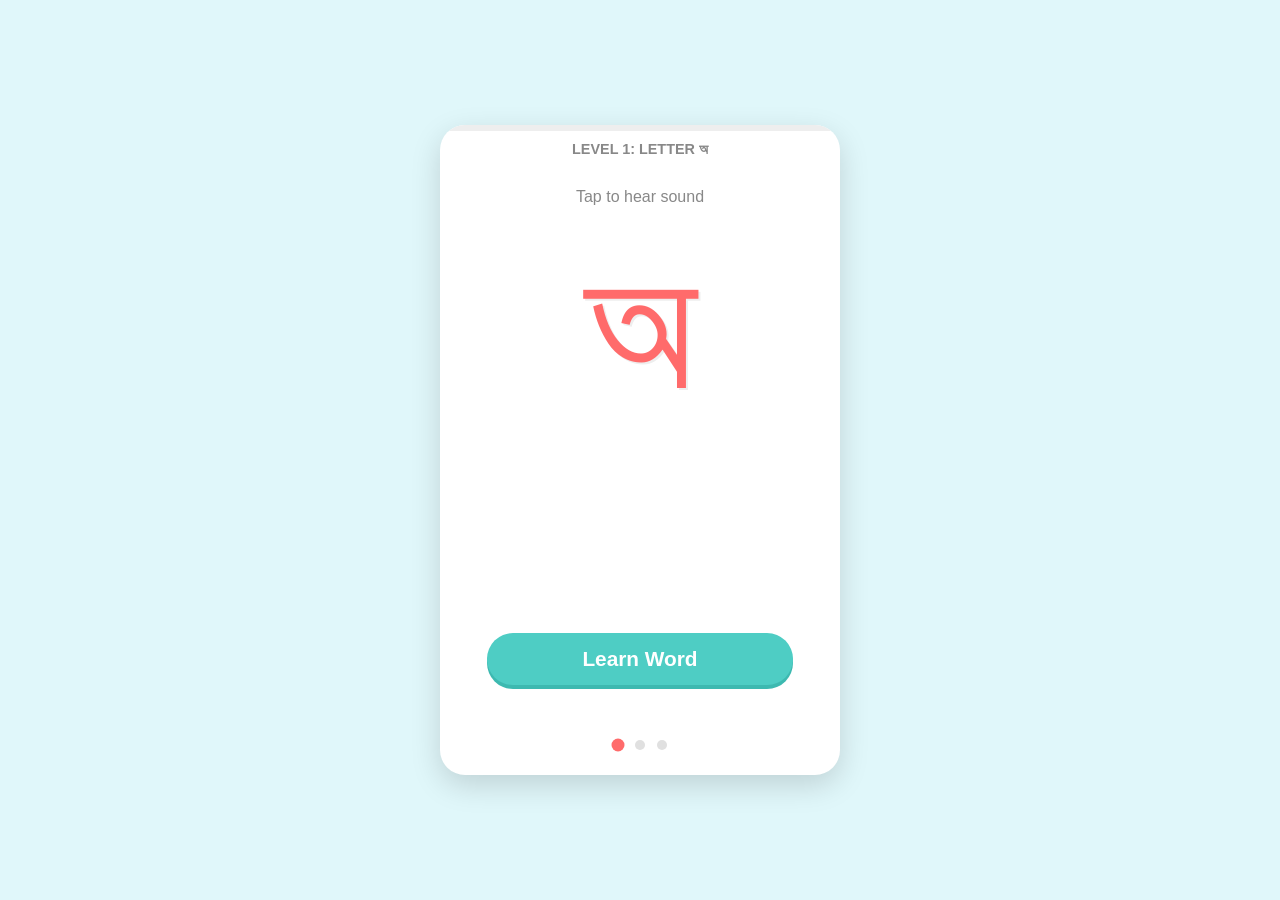
==== index.html @ 30f8b8ee "Create index.html" ====
<!DOCTYPE html>
<html lang="bn">
<head>
    <meta charset="UTF-8">
    <meta name="viewport" content="width=device-width, initial-scale=1.0">
    <title>Bangla Kids Game - With Rewards</title>
    <style>
        body {
            font-family: 'Arial', sans-serif;
            background-color: #e0f7fa;
            display: flex;
            justify-content: center;
            align-items: center;
            height: 100vh;
            margin: 0;
            overflow: hidden;
            user-select: none;
        }

        .game-container {
            width: 90%;
            max-width: 400px;
            height: 650px;
            background: white;
            border-radius: 25px;
            box-shadow: 0 10px 30px rgba(0,0,0,0.15);
            position: relative;
            overflow: hidden;
            text-align: center;
            display: flex;
            flex-direction: column;
        }

        /* --- UI Elements --- */
        .progress-bar { height: 6px; background: #eee; width: 100%; }
        .progress-fill { height: 100%; background: #4ecdc4; width: 0%; transition: width 0.5s; }
        
        .level-indicator {
            padding: 10px; font-size: 0.9rem; color: #888;
            font-weight: bold; text-transform: uppercase;
        }

        .nav-dots {
            position: absolute; bottom: 25px; width: 100%;
            display: flex; justify-content: center; gap: 12px; z-index: 10;
        }
        .dot { width: 10px; height: 10px; background: #e0e0e0; border-radius: 50%; transition: all 0.3s; }
        .dot.active { background: #ff6b6b; transform: scale(1.3); }

        /* --- Buttons --- */
        .btn-main {
            margin-top: auto; margin-bottom: 70px; padding: 14px 0;
            font-size: 1.3rem; background-color: #4ecdc4; color: white;
            border: none; border-radius: 30px; cursor: pointer; width: 85%;
            align-self: center; font-weight: bold; box-shadow: 0 4px 0 #3db9b0;
            transition: transform 0.1s, box-shadow 0.1s;
            z-index: 5;
        }
        .btn-main:active { transform: translateY(4px); box-shadow: none; }
        
        .btn-secondary {
            background: #ff6b6b; padding: 8px 20px; color: white;
            border: none; border-radius: 15px; cursor: pointer;
            box-shadow: 0 3px 0 #e55a5a;
        }

        /* --- Screens --- */
        .screen {
            display: none; flex-direction: column; align-items: center;
            justify-content: center; height: 100%; padding: 20px;
            animation: slideIn 0.4s ease-out; width: 100%; box-sizing: border-box;
        }
        .screen.active { display: flex; }

        @keyframes slideIn {
            from { opacity: 0; transform: translateX(50px); }
            to { opacity: 1; transform: translateX(0); }
        }

        /* --- Screen 1: Animation --- */
        .big-letter {
            font-size: 11rem; color: #ff6b6b; cursor: pointer;
            text-shadow: 2px 2px 0px #eee;
        }
        .bouncing { animation: bounce 2s infinite; }
        @keyframes bounce {
            0%, 20%, 50%, 80%, 100% {transform: translateY(0);}
            40% {transform: translateY(-20px);}
            60% {transform: translateY(-10px);}
        }

        /* --- Screen 2: Association --- */
        .word-card {
            background: #fff9c4; padding: 30px; border-radius: 20px;
            border-bottom: 6px solid #fbc02d; width: 80%;
        }
        .emoji-img { font-size: 6rem; display: block; margin-bottom: 15px; }
        .word-text { font-size: 3rem; color: #333; font-weight: bold; }
        .highlight { color: #ff6b6b; }
        .sub-text { color: #777; font-size: 1.1rem; margin-top: 5px; }

        /* --- Screen 3: Tracing --- */
        .canvas-wrapper {
            position: relative; width: 280px; height: 280px;
            border: 3px dashed #bbb; border-radius: 15px;
            margin-bottom: 15px; background: #fff;
        }
        .trace-guide {
            position: absolute; top: 50%; left: 50%;
            transform: translate(-50%, -55%);
            font-size: 10rem; color: #e0e0e0; pointer-events: none;
        }
        canvas { position: absolute; top: 0; left: 0; cursor: crosshair; touch-action: none; }

        /* --- Screen 4: Reward --- */
        .star-container { font-size: 5rem; margin-bottom: 20px; }
        .star { display: inline-block; animation: pop 0.6s cubic-bezier(0.175, 0.885, 0.32, 1.275) forwards; opacity: 0; transform: scale(0); }
        .star:nth-child(1) { animation-delay: 0.1s; color: gold; }
        .star:nth-child(2) { animation-delay: 0.3s; color: orange; font-size: 7rem; }
        .star:nth-child(3) { animation-delay: 0.5s; color: gold; }
        
        @keyframes pop {
            to { opacity: 1; transform: scale(1); }
        }

        .reward-text { font-size: 3rem; color: #4ecdc4; font-weight: bold; margin-bottom: 10px; }
        
        /* Confetti */
        .confetti {
            position: absolute; width: 10px; height: 10px; background: red;
            animation: fall linear forwards;
        }
        @keyframes fall { to { transform: translateY(700px) rotate(720deg); } }

    </style>
</head>
<body>

<div class="game-container" id="gameBox">
    <div class="progress-bar"><div class="progress-fill" id="progressFill"></div></div>
    <div class="level-indicator" id="levelIndicator">Level 1: Letter অ</div>

    <div class="screen active" id="s1">
        <div style="color:#888; margin-bottom: 20px;">Tap to hear sound</div>
        <div class="big-letter bouncing" id="animLetter" onclick="playSound()"></div>
        <button class="btn-main" onclick="goToStep(2)">Learn Word</button>
    </div>

    <div class="screen" id="s2">
        <div class="word-card">
            <span class="emoji-img" id="wordEmoji"></span>
            <div class="word-text" id="wordText"></div>
            <div class="sub-text" id="wordMeaning"></div>
        </div>
        <button class="btn-main" onclick="goToStep(3)">Let's Write!</button>
    </div>

    <div class="screen" id="s3">
        <div style="color:#666; margin-bottom: 10px;">Trace the Letter</div>
        <div class="canvas-wrapper">
            <div class="trace-guide" id="traceLetter"></div>
            <canvas id="traceCanvas" width="280" height="280"></canvas>
        </div>
        <button class="btn-secondary" onclick="clearCanvas()">Erase</button>
        <button class="btn-main" style="margin-top: 20px; background:#4CAF50;" onclick="showReward()">Done!</button>
    </div>

    <div class="screen" id="sReward">
        <div class="star-container">
            <span class="star">★</span>
            <span class="star">★</span>
            <span class="star">★</span>
        </div>
        <div class="reward-text">সাবাস!</div>
        <div style="color: #666; font-size: 1.2rem;">(Well Done!)</div>
        <button class="btn-main" id="nextLevelBtn" onclick="nextLetter()">Next Letter ➜</button>
    </div>

    <div class="nav-dots" id="dotsNav">
        <div class="dot active" id="d1"></div>
        <div class="dot" id="d2"></div>
        <div class="dot" id="d3"></div>
    </div>
</div>

<script>
    const letters = [
        { 
            char: "অ", 
            soundText: "Aw", 
            word: "অজগর", 
            highlightIndex: 0, 
            meaning: "Ajogor (Python)", 
            emoji: "🐍" 
        },
        { 
            char: "আ", 
            soundText: "Aa", 
            word: "আম", 
            highlightIndex: 0, 
            meaning: "Aam (Mango)", 
            emoji: "🥭" 
        },
        { 
            char: "ই", 
            soundText: "Ee", 
            word: "ইঁদুর", 
            highlightIndex: 0, 
            meaning: "Indur (Mouse)", 
            emoji: "🐁" 
        },
        { 
            char: "ঈ", 
            soundText: "Eee", 
            word: "ঈদ", 
            highlightIndex: 0, 
            meaning: "Eid (Festival)", 
            emoji: "🌙" 
        },
        { 
            char: "উ", 
            soundText: "U", 
            word: "উট", 
            highlightIndex: 0, 
            meaning: "Ut (Camel)", 
            emoji: "🐪" 
        },
        { 
            char: "ঊ", 
            soundText: "Uuu", 
            word: "ঊষা", 
            highlightIndex: 0, 
            meaning: "Usha (Dawn)", 
            emoji: "🌅" 
        },
        { 
            char: "ঋ", 
            soundText: "Ri", 
            word: "ঋতু", 
            highlightIndex: 0, 
            meaning: "Ritu (Season)", 
            emoji: "🌧️" 
        },
        { 
            char: "এ", 
            soundText: "A", 
            word: "একতারা", 
            highlightIndex: 0, 
            meaning: "Ektara (Instrument)", 
            emoji: "🎸" 
        },
        { 
            char: "ঐ", 
            soundText: "Oi", 
            word: "ঐরাবত", 
            highlightIndex: 0, 
            meaning: "Oirabot (Elephant)", 
            emoji: "🐘" 
        },
        { 
            char: "ও", 
            soundText: "O", 
            word: "ওলকপি", 
            highlightIndex: 0, 
            meaning: "Olkopi (Turnip/Kohlrabi)", 
            emoji: "🥬" 
        },
        { 
            char: "ঔ", 
            soundText: "Ou", 
            word: "ঔষধ", 
            highlightIndex: 0, 
            meaning: "Oushodh (Medicine)", 
            emoji: "💊" 
        }
    ];

    let currentLetterIndex = 0;

    window.onload = function() { loadLetterData(0); };

    function loadLetterData(index) {
        const data = letters[index];
        document.getElementById('levelIndicator').innerText = `Level ${index + 1}: Letter ${data.char}`;
        document.getElementById('animLetter').innerText = data.char;
        document.getElementById('wordEmoji').innerText = data.emoji;
        
        let htmlWord = "";
        for(let i=0; i<data.word.length; i++) {
            if(i === data.highlightIndex) htmlWord += `<span class="highlight">${data.word[i]}</span>`;
            else htmlWord += data.word[i];
        }
        document.getElementById('wordText').innerHTML = htmlWord;
        document.getElementById('wordMeaning').innerText = data.meaning;
        document.getElementById('traceLetter').innerText = data.char;
        
        updateProgress(0);
        document.getElementById('dotsNav').style.display = 'flex'; // Show dots
    }

    function goToStep(stepNum) {
        // Hide all screens
        document.querySelectorAll('.screen').forEach(s => s.classList.remove('active'));
        document.querySelectorAll('.dot').forEach(d => d.classList.remove('active'));

        document.getElementById('s' + stepNum).classList.add('active');
        if(stepNum <= 3) document.getElementById('d' + stepNum).classList.add('active');

        if(stepNum === 1) updateProgress(10);
        if(stepNum === 2) updateProgress(50);
        if(stepNum === 3) updateProgress(80);
    }

    function showReward() {
        // Hide dots during reward
        document.getElementById('dotsNav').style.display = 'none'; 
        
        document.querySelectorAll('.screen').forEach(s => s.classList.remove('active'));
        document.getElementById('sReward').classList.add('active');
        
        updateProgress(100);
        createConfetti();

        const btn = document.getElementById('nextLevelBtn');
        if (currentLetterIndex < letters.length - 1) {
            btn.innerText = "Next Letter ➜";
            btn.onclick = nextLetter;
        } else {
            btn.innerText = "Restart Game ↺";
            btn.onclick = () => location.reload();
        }
    }

    function nextLetter() {
        if (currentLetterIndex < letters.length - 1) {
            currentLetterIndex++;
            clearCanvas();
            loadLetterData(currentLetterIndex);
            goToStep(1);
        }
    }

    function updateProgress(percent) {
        document.getElementById('progressFill').style.width = percent + "%";
    }

    function playSound() {
        const data = letters[currentLetterIndex];
        if ('speechSynthesis' in window) {
            let msg = new SpeechSynthesisUtterance();
            msg.text = data.soundText; 
            msg.rate = 0.8; 
            window.speechSynthesis.speak(msg);
        }
        const el = document.getElementById('animLetter');
        el.classList.remove('bouncing');
        void el.offsetWidth;
        el.classList.add('bouncing');
    }

    // --- Simple Confetti Effect ---
    function createConfetti() {
        const colors = ['#ff6b6b', '#4ecdc4', '#fbc02d', '#45b7d1'];
        const container = document.getElementById('gameBox');
        
        for (let i = 0; i < 30; i++) {
            const confetti = document.createElement('div');
            confetti.classList.add('confetti');
            
            // Random positioning
            confetti.style.left = Math.random() * 100 + '%';
            confetti.style.top = '-10px';
            confetti.style.backgroundColor = colors[Math.floor(Math.random() * colors.length)];
            confetti.style.animationDuration = (Math.random() * 2 + 1) + 's'; // 1-3s fall
            
            container.appendChild(confetti);

            // Clean up
            setTimeout(() => { confetti.remove(); }, 3000);
        }
    }

    // --- Canvas Logic ---
    const canvas = document.getElementById('traceCanvas');
    const ctx = canvas.getContext('2d');
    let painting = false;

    ctx.lineWidth = 18; ctx.lineCap = 'round'; ctx.lineJoin = 'round'; ctx.strokeStyle = '#444';

    function startPosition(e) { painting = true; draw(e); }
    function finishedPosition() { painting = false; ctx.beginPath(); }
    function draw(e) {
        if (!painting) return;
        e.preventDefault();
        const rect = canvas.getBoundingClientRect();
        const clientX = e.touches ? e.touches[0].clientX : e.clientX;
        const clientY = e.touches ? e.touches[0].clientY : e.clientY;
        const x = clientX - rect.left;
        const y = clientY - rect.top;

        ctx.lineTo(x, y); ctx.stroke(); ctx.beginPath(); ctx.moveTo(x, y);
    }

    canvas.addEventListener('mousedown', startPosition);
    canvas.addEventListener('mouseup', finishedPosition);
    canvas.addEventListener('mousemove', draw);
    canvas.addEventListener('touchstart', startPosition);
    canvas.addEventListener('touchend', finishedPosition);
    canvas.addEventListener('touchmove', draw);

    function clearCanvas() { ctx.clearRect(0, 0, canvas.width, canvas.height); }
</script>

</body>
</html>
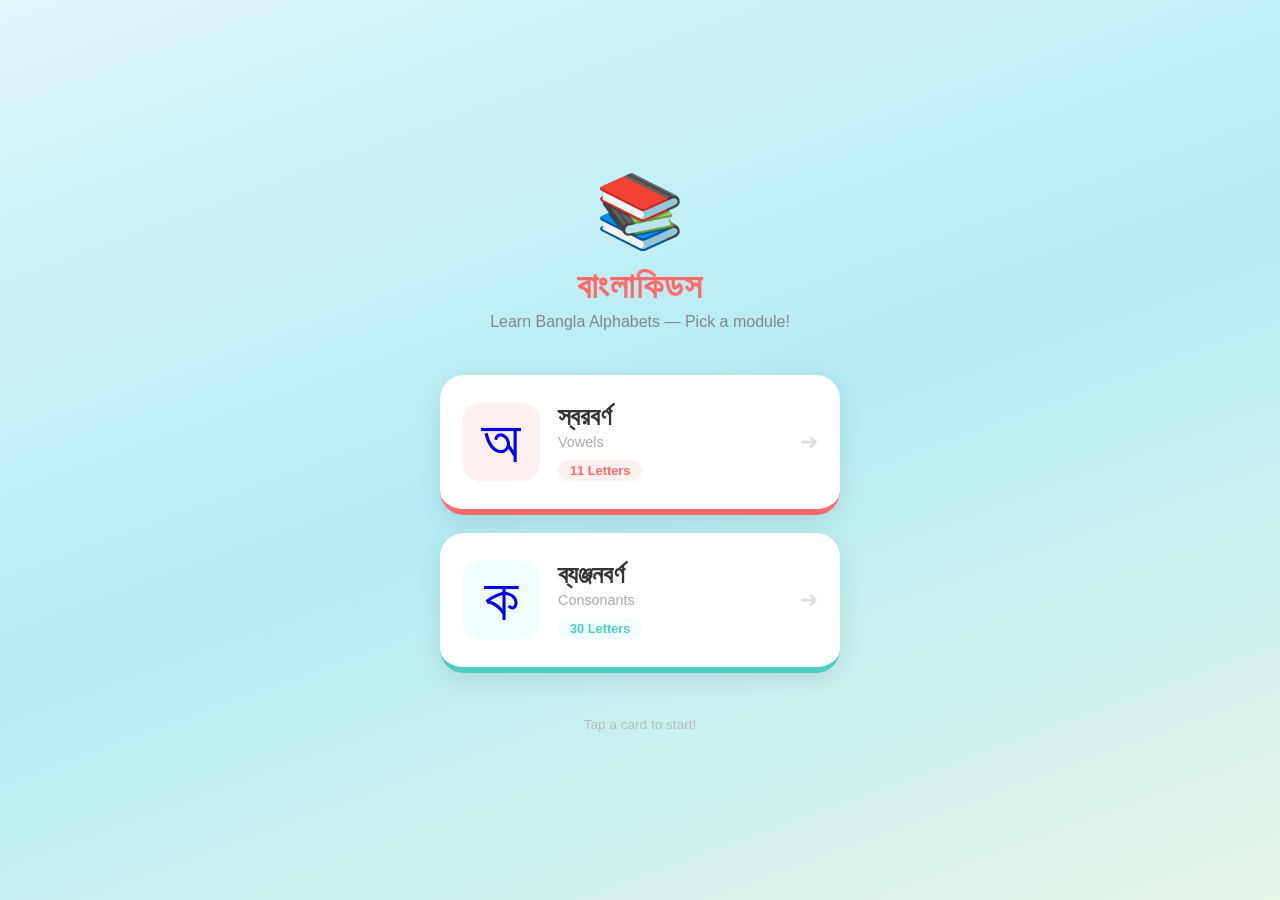
==== commit ee3bca5f: "Add modules" ====
--- a/index.html
+++ b/index.html
@@ -3,413 +3,157 @@
 <head>
     <meta charset="UTF-8">
     <meta name="viewport" content="width=device-width, initial-scale=1.0">
-    <title>Bangla Kids Game - With Rewards</title>
+    <title>বাংলাকিডস</title>
     <style>
+        * { box-sizing: border-box; margin: 0; padding: 0; }
+
         body {
             font-family: 'Arial', sans-serif;
-            background-color: #e0f7fa;
+            background: linear-gradient(160deg, #e0f7fa 0%, #b2ebf2 50%, #e8f5e9 100%);
+            min-height: 100vh;
             display: flex;
+            flex-direction: column;
+            align-items: center;
             justify-content: center;
-            align-items: center;
-            height: 100vh;
-            margin: 0;
-            overflow: hidden;
+            padding: 30px 20px;
             user-select: none;
         }
 
-        .game-container {
-            width: 90%;
+        .home-container {
             max-width: 400px;
-            height: 650px;
-            background: white;
-            border-radius: 25px;
-            box-shadow: 0 10px 30px rgba(0,0,0,0.15);
-            position: relative;
-            overflow: hidden;
-            text-align: center;
-            display: flex;
-            flex-direction: column;
+            width: 100%;
+            animation: fadeUp 0.5s ease-out;
         }
 
-        /* --- UI Elements --- */
-        .progress-bar { height: 6px; background: #eee; width: 100%; }
-        .progress-fill { height: 100%; background: #4ecdc4; width: 0%; transition: width 0.5s; }
-        
-        .level-indicator {
-            padding: 10px; font-size: 0.9rem; color: #888;
-            font-weight: bold; text-transform: uppercase;
+        @keyframes fadeUp {
+            from { opacity: 0; transform: translateY(24px); }
+            to   { opacity: 1; transform: translateY(0); }
         }
 
-        .nav-dots {
-            position: absolute; bottom: 25px; width: 100%;
-            display: flex; justify-content: center; gap: 12px; z-index: 10;
-        }
-        .dot { width: 10px; height: 10px; background: #e0e0e0; border-radius: 50%; transition: all 0.3s; }
-        .dot.active { background: #ff6b6b; transform: scale(1.3); }
+        /* --- Header --- */
+        .app-header { text-align: center; margin-bottom: 44px; }
 
-        /* --- Buttons --- */
-        .btn-main {
-            margin-top: auto; margin-bottom: 70px; padding: 14px 0;
-            font-size: 1.3rem; background-color: #4ecdc4; color: white;
-            border: none; border-radius: 30px; cursor: pointer; width: 85%;
-            align-self: center; font-weight: bold; box-shadow: 0 4px 0 #3db9b0;
-            transition: transform 0.1s, box-shadow 0.1s;
-            z-index: 5;
-        }
-        .btn-main:active { transform: translateY(4px); box-shadow: none; }
-        
-        .btn-secondary {
-            background: #ff6b6b; padding: 8px 20px; color: white;
-            border: none; border-radius: 15px; cursor: pointer;
-            box-shadow: 0 3px 0 #e55a5a;
+        .app-logo { font-size: 4.5rem; margin-bottom: 12px; }
+
+        .app-title {
+            font-size: 2.2rem;
+            font-weight: bold;
+            color: #ff6b6b;
+            letter-spacing: 1px;
         }
 
-        /* --- Screens --- */
-        .screen {
-            display: none; flex-direction: column; align-items: center;
-            justify-content: center; height: 100%; padding: 20px;
-            animation: slideIn 0.4s ease-out; width: 100%; box-sizing: border-box;
-        }
-        .screen.active { display: flex; }
-
-        @keyframes slideIn {
-            from { opacity: 0; transform: translateX(50px); }
-            to { opacity: 1; transform: translateX(0); }
+        .app-subtitle {
+            font-size: 1rem;
+            color: #888;
+            margin-top: 6px;
         }
 
-        /* --- Screen 1: Animation --- */
-        .big-letter {
-            font-size: 11rem; color: #ff6b6b; cursor: pointer;
-            text-shadow: 2px 2px 0px #eee;
+        /* --- Cards --- */
+        .cards-grid { display: flex; flex-direction: column; gap: 18px; }
+
+        .game-card {
+            background: white;
+            border-radius: 24px;
+            padding: 28px 22px;
+            display: flex;
+            align-items: center;
+            gap: 18px;
+            text-decoration: none;
+            box-shadow: 0 6px 24px rgba(0,0,0,0.09);
+            transition: transform 0.12s, box-shadow 0.12s;
+            cursor: pointer;
+            border-bottom: 6px solid transparent;
         }
-        .bouncing { animation: bounce 2s infinite; }
-        @keyframes bounce {
-            0%, 20%, 50%, 80%, 100% {transform: translateY(0);}
-            40% {transform: translateY(-20px);}
-            60% {transform: translateY(-10px);}
+        .game-card:active {
+            transform: translateY(4px);
+            box-shadow: 0 2px 8px rgba(0,0,0,0.09);
         }
 
-        /* --- Screen 2: Association --- */
-        .word-card {
-            background: #fff9c4; padding: 30px; border-radius: 20px;
-            border-bottom: 6px solid #fbc02d; width: 80%;
+        .game-card.vowels     { border-bottom-color: #ff6b6b; }
+        .game-card.consonants { border-bottom-color: #4ecdc4; }
+
+        .card-letter {
+            font-size: 3.8rem;
+            width: 78px;
+            height: 78px;
+            border-radius: 18px;
+            display: flex;
+            align-items: center;
+            justify-content: center;
+            flex-shrink: 0;
         }
-        .emoji-img { font-size: 6rem; display: block; margin-bottom: 15px; }
-        .word-text { font-size: 3rem; color: #333; font-weight: bold; }
-        .highlight { color: #ff6b6b; }
-        .sub-text { color: #777; font-size: 1.1rem; margin-top: 5px; }
+        .vowels     .card-letter { background: #fff0f0; }
+        .consonants .card-letter { background: #f0fffe; }
 
-        /* --- Screen 3: Tracing --- */
-        .canvas-wrapper {
-            position: relative; width: 280px; height: 280px;
-            border: 3px dashed #bbb; border-radius: 15px;
-            margin-bottom: 15px; background: #fff;
-        }
-        .trace-guide {
-            position: absolute; top: 50%; left: 50%;
-            transform: translate(-50%, -55%);
-            font-size: 10rem; color: #e0e0e0; pointer-events: none;
-        }
-        canvas { position: absolute; top: 0; left: 0; cursor: crosshair; touch-action: none; }
+        .card-info { flex: 1; }
 
-        /* --- Screen 4: Reward --- */
-        .star-container { font-size: 5rem; margin-bottom: 20px; }
-        .star { display: inline-block; animation: pop 0.6s cubic-bezier(0.175, 0.885, 0.32, 1.275) forwards; opacity: 0; transform: scale(0); }
-        .star:nth-child(1) { animation-delay: 0.1s; color: gold; }
-        .star:nth-child(2) { animation-delay: 0.3s; color: orange; font-size: 7rem; }
-        .star:nth-child(3) { animation-delay: 0.5s; color: gold; }
-        
-        @keyframes pop {
-            to { opacity: 1; transform: scale(1); }
+        .card-title {
+            font-size: 1.55rem;
+            font-weight: bold;
+            color: #333;
         }
 
-        .reward-text { font-size: 3rem; color: #4ecdc4; font-weight: bold; margin-bottom: 10px; }
-        
-        /* Confetti */
-        .confetti {
-            position: absolute; width: 10px; height: 10px; background: red;
-            animation: fall linear forwards;
+        .card-title-en {
+            font-size: 0.9rem;
+            color: #aaa;
+            margin-top: 3px;
         }
-        @keyframes fall { to { transform: translateY(700px) rotate(720deg); } }
 
+        .card-badge {
+            display: inline-block;
+            margin-top: 10px;
+            font-size: 0.8rem;
+            font-weight: bold;
+            padding: 3px 12px;
+            border-radius: 20px;
+        }
+        .vowels     .card-badge { background: #fff0f0; color: #ff6b6b; }
+        .consonants .card-badge { background: #f0fffe; color: #4ecdc4; }
+
+        .card-arrow { font-size: 1.4rem; color: #ddd; }
+
+        /* --- Footer --- */
+        .footer {
+            text-align: center;
+            margin-top: 44px;
+            color: #bbb;
+            font-size: 0.85rem;
+        }
     </style>
 </head>
 <body>
 
-<div class="game-container" id="gameBox">
-    <div class="progress-bar"><div class="progress-fill" id="progressFill"></div></div>
-    <div class="level-indicator" id="levelIndicator">Level 1: Letter অ</div>
-
-    <div class="screen active" id="s1">
-        <div style="color:#888; margin-bottom: 20px;">Tap to hear sound</div>
-        <div class="big-letter bouncing" id="animLetter" onclick="playSound()"></div>
-        <button class="btn-main" onclick="goToStep(2)">Learn Word</button>
+<div class="home-container">
+    <div class="app-header">
+        <div class="app-logo">📚</div>
+        <div class="app-title">বাংলাকিডস</div>
+        <div class="app-subtitle">Learn Bangla Alphabets — Pick a module!</div>
     </div>
 
-    <div class="screen" id="s2">
-        <div class="word-card">
-            <span class="emoji-img" id="wordEmoji"></span>
-            <div class="word-text" id="wordText"></div>
-            <div class="sub-text" id="wordMeaning"></div>
-        </div>
-        <button class="btn-main" onclick="goToStep(3)">Let's Write!</button>
+    <div class="cards-grid">
+        <a href="games/vowels.html" class="game-card vowels">
+            <div class="card-letter">অ</div>
+            <div class="card-info">
+                <div class="card-title">স্বরবর্ণ</div>
+                <div class="card-title-en">Vowels</div>
+                <div class="card-badge">11 Letters</div>
+            </div>
+            <div class="card-arrow">➜</div>
+        </a>
+
+        <a href="games/consonants.html" class="game-card consonants">
+            <div class="card-letter">ক</div>
+            <div class="card-info">
+                <div class="card-title">ব্যঞ্জনবর্ণ</div>
+                <div class="card-title-en">Consonants</div>
+                <div class="card-badge">30 Letters</div>
+            </div>
+            <div class="card-arrow">➜</div>
+        </a>
     </div>
 
-    <div class="screen" id="s3">
-        <div style="color:#666; margin-bottom: 10px;">Trace the Letter</div>
-        <div class="canvas-wrapper">
-            <div class="trace-guide" id="traceLetter"></div>
-            <canvas id="traceCanvas" width="280" height="280"></canvas>
-        </div>
-        <button class="btn-secondary" onclick="clearCanvas()">Erase</button>
-        <button class="btn-main" style="margin-top: 20px; background:#4CAF50;" onclick="showReward()">Done!</button>
-    </div>
-
-    <div class="screen" id="sReward">
-        <div class="star-container">
-            <span class="star">★</span>
-            <span class="star">★</span>
-            <span class="star">★</span>
-        </div>
-        <div class="reward-text">সাবাস!</div>
-        <div style="color: #666; font-size: 1.2rem;">(Well Done!)</div>
-        <button class="btn-main" id="nextLevelBtn" onclick="nextLetter()">Next Letter ➜</button>
-    </div>
-
-    <div class="nav-dots" id="dotsNav">
-        <div class="dot active" id="d1"></div>
-        <div class="dot" id="d2"></div>
-        <div class="dot" id="d3"></div>
-    </div>
+    <div class="footer">Tap a card to start!</div>
 </div>
-
-<script>
-    const letters = [
-        { 
-            char: "অ", 
-            soundText: "Aw", 
-            word: "অজগর", 
-            highlightIndex: 0, 
-            meaning: "Ajogor (Python)", 
-            emoji: "🐍" 
-        },
-        { 
-            char: "আ", 
-            soundText: "Aa", 
-            word: "আম", 
-            highlightIndex: 0, 
-            meaning: "Aam (Mango)", 
-            emoji: "🥭" 
-        },
-        { 
-            char: "ই", 
-            soundText: "Ee", 
-            word: "ইঁদুর", 
-            highlightIndex: 0, 
-            meaning: "Indur (Mouse)", 
-            emoji: "🐁" 
-        },
-        { 
-            char: "ঈ", 
-            soundText: "Eee", 
-            word: "ঈদ", 
-            highlightIndex: 0, 
-            meaning: "Eid (Festival)", 
-            emoji: "🌙" 
-        },
-        { 
-            char: "উ", 
-            soundText: "U", 
-            word: "উট", 
-            highlightIndex: 0, 
-            meaning: "Ut (Camel)", 
-            emoji: "🐪" 
-        },
-        { 
-            char: "ঊ", 
-            soundText: "Uuu", 
-            word: "ঊষা", 
-            highlightIndex: 0, 
-            meaning: "Usha (Dawn)", 
-            emoji: "🌅" 
-        },
-        { 
-            char: "ঋ", 
-            soundText: "Ri", 
-            word: "ঋতু", 
-            highlightIndex: 0, 
-            meaning: "Ritu (Season)", 
-            emoji: "🌧️" 
-        },
-        { 
-            char: "এ", 
-            soundText: "A", 
-            word: "একতারা", 
-            highlightIndex: 0, 
-            meaning: "Ektara (Instrument)", 
-            emoji: "🎸" 
-        },
-        { 
-            char: "ঐ", 
-            soundText: "Oi", 
-            word: "ঐরাবত", 
-            highlightIndex: 0, 
-            meaning: "Oirabot (Elephant)", 
-            emoji: "🐘" 
-        },
-        { 
-            char: "ও", 
-            soundText: "O", 
-            word: "ওলকপি", 
-            highlightIndex: 0, 
-            meaning: "Olkopi (Turnip/Kohlrabi)", 
-            emoji: "🥬" 
-        },
-        { 
-            char: "ঔ", 
-            soundText: "Ou", 
-            word: "ঔষধ", 
-            highlightIndex: 0, 
-            meaning: "Oushodh (Medicine)", 
-            emoji: "💊" 
-        }
-    ];
-
-    let currentLetterIndex = 0;
-
-    window.onload = function() { loadLetterData(0); };
-
-    function loadLetterData(index) {
-        const data = letters[index];
-        document.getElementById('levelIndicator').innerText = `Level ${index + 1}: Letter ${data.char}`;
-        document.getElementById('animLetter').innerText = data.char;
-        document.getElementById('wordEmoji').innerText = data.emoji;
-        
-        let htmlWord = "";
-        for(let i=0; i<data.word.length; i++) {
-            if(i === data.highlightIndex) htmlWord += `<span class="highlight">${data.word[i]}</span>`;
-            else htmlWord += data.word[i];
-        }
-        document.getElementById('wordText').innerHTML = htmlWord;
-        document.getElementById('wordMeaning').innerText = data.meaning;
-        document.getElementById('traceLetter').innerText = data.char;
-        
-        updateProgress(0);
-        document.getElementById('dotsNav').style.display = 'flex'; // Show dots
-    }
-
-    function goToStep(stepNum) {
-        // Hide all screens
-        document.querySelectorAll('.screen').forEach(s => s.classList.remove('active'));
-        document.querySelectorAll('.dot').forEach(d => d.classList.remove('active'));
-
-        document.getElementById('s' + stepNum).classList.add('active');
-        if(stepNum <= 3) document.getElementById('d' + stepNum).classList.add('active');
-
-        if(stepNum === 1) updateProgress(10);
-        if(stepNum === 2) updateProgress(50);
-        if(stepNum === 3) updateProgress(80);
-    }
-
-    function showReward() {
-        // Hide dots during reward
-        document.getElementById('dotsNav').style.display = 'none'; 
-        
-        document.querySelectorAll('.screen').forEach(s => s.classList.remove('active'));
-        document.getElementById('sReward').classList.add('active');
-        
-        updateProgress(100);
-        createConfetti();
-
-        const btn = document.getElementById('nextLevelBtn');
-        if (currentLetterIndex < letters.length - 1) {
-            btn.innerText = "Next Letter ➜";
-            btn.onclick = nextLetter;
-        } else {
-            btn.innerText = "Restart Game ↺";
-            btn.onclick = () => location.reload();
-        }
-    }
-
-    function nextLetter() {
-        if (currentLetterIndex < letters.length - 1) {
-            currentLetterIndex++;
-            clearCanvas();
-            loadLetterData(currentLetterIndex);
-            goToStep(1);
-        }
-    }
-
-    function updateProgress(percent) {
-        document.getElementById('progressFill').style.width = percent + "%";
-    }
-
-    function playSound() {
-        const data = letters[currentLetterIndex];
-        if ('speechSynthesis' in window) {
-            let msg = new SpeechSynthesisUtterance();
-            msg.text = data.soundText; 
-            msg.rate = 0.8; 
-            window.speechSynthesis.speak(msg);
-        }
-        const el = document.getElementById('animLetter');
-        el.classList.remove('bouncing');
-        void el.offsetWidth;
-        el.classList.add('bouncing');
-    }
-
-    // --- Simple Confetti Effect ---
-    function createConfetti() {
-        const colors = ['#ff6b6b', '#4ecdc4', '#fbc02d', '#45b7d1'];
-        const container = document.getElementById('gameBox');
-        
-        for (let i = 0; i < 30; i++) {
-            const confetti = document.createElement('div');
-            confetti.classList.add('confetti');
-            
-            // Random positioning
-            confetti.style.left = Math.random() * 100 + '%';
-            confetti.style.top = '-10px';
-            confetti.style.backgroundColor = colors[Math.floor(Math.random() * colors.length)];
-            confetti.style.animationDuration = (Math.random() * 2 + 1) + 's'; // 1-3s fall
-            
-            container.appendChild(confetti);
-
-            // Clean up
-            setTimeout(() => { confetti.remove(); }, 3000);
-        }
-    }
-
-    // --- Canvas Logic ---
-    const canvas = document.getElementById('traceCanvas');
-    const ctx = canvas.getContext('2d');
-    let painting = false;
-
-    ctx.lineWidth = 18; ctx.lineCap = 'round'; ctx.lineJoin = 'round'; ctx.strokeStyle = '#444';
-
-    function startPosition(e) { painting = true; draw(e); }
-    function finishedPosition() { painting = false; ctx.beginPath(); }
-    function draw(e) {
-        if (!painting) return;
-        e.preventDefault();
-        const rect = canvas.getBoundingClientRect();
-        const clientX = e.touches ? e.touches[0].clientX : e.clientX;
-        const clientY = e.touches ? e.touches[0].clientY : e.clientY;
-        const x = clientX - rect.left;
-        const y = clientY - rect.top;
-
-        ctx.lineTo(x, y); ctx.stroke(); ctx.beginPath(); ctx.moveTo(x, y);
-    }
-
-    canvas.addEventListener('mousedown', startPosition);
-    canvas.addEventListener('mouseup', finishedPosition);
-    canvas.addEventListener('mousemove', draw);
-    canvas.addEventListener('touchstart', startPosition);
-    canvas.addEventListener('touchend', finishedPosition);
-    canvas.addEventListener('touchmove', draw);
-
-    function clearCanvas() { ctx.clearRect(0, 0, canvas.width, canvas.height); }
-</script>
 
 </body>
 </html>
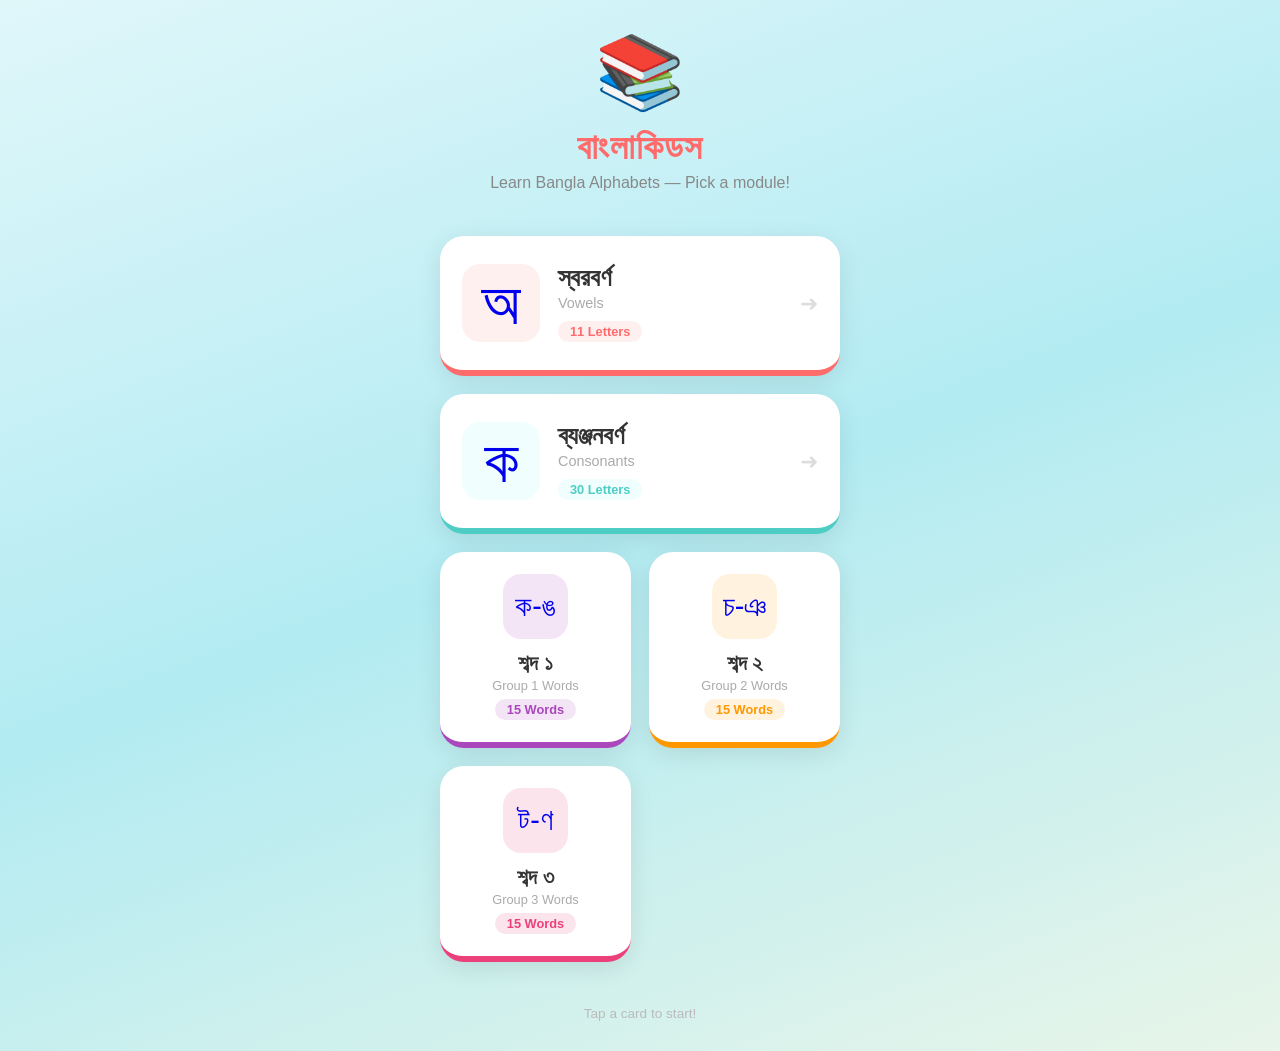
==== commit d21eda57: "Adding word games for each consonant group. - Along with a shared game engine and - updates to the i" ====
--- a/index.html
+++ b/index.html
@@ -71,6 +71,9 @@
 
         .game-card.vowels     { border-bottom-color: #ff6b6b; }
         .game-card.consonants { border-bottom-color: #4ecdc4; }
+        .game-card.words      { border-bottom-color: #ab47bc; }
+        .game-card.words2     { border-bottom-color: #ff9800; }
+        .game-card.words3     { border-bottom-color: #ec407a; }
 
         .card-letter {
             font-size: 3.8rem;
@@ -84,6 +87,9 @@
         }
         .vowels     .card-letter { background: #fff0f0; }
         .consonants .card-letter { background: #f0fffe; }
+        .words      .card-letter { background: #f3e5f5; }
+        .words2     .card-letter { background: #fff3e0; }
+        .words3     .card-letter { background: #fce4ec; }
 
         .card-info { flex: 1; }
 
@@ -109,6 +115,9 @@
         }
         .vowels     .card-badge { background: #fff0f0; color: #ff6b6b; }
         .consonants .card-badge { background: #f0fffe; color: #4ecdc4; }
+        .words      .card-badge { background: #f3e5f5; color: #ab47bc; }
+        .words2     .card-badge { background: #fff3e0; color: #ff9800; }
+        .words3     .card-badge { background: #fce4ec; color: #ec407a; }
 
         .card-arrow { font-size: 1.4rem; color: #ddd; }
 
@@ -119,6 +128,23 @@
             color: #bbb;
             font-size: 0.85rem;
         }
+
+    /* --- Row Grid for Sub-modules --- */
+    .row-grid { display: flex; gap: 18px; }
+    .row-grid .game-card {
+        flex: 1;
+        flex-direction: column;
+        text-align: center;
+        padding: 22px 10px;
+        gap: 12px;
+    }
+    .row-grid .card-letter {
+        width: 65px; height: 65px; font-size: 1.8rem;
+    }
+    .row-grid .card-title { font-size: 1.3rem; }
+    .row-grid .card-title-en { font-size: 0.8rem; }
+    .row-grid .card-badge { margin-top: 6px; }
+    .row-grid .card-arrow { display: none; }
     </style>
 </head>
 <body>
@@ -150,6 +176,39 @@
             </div>
             <div class="card-arrow">➜</div>
         </a>
+
+        <div class="row-grid">
+            <a href="games/group1-game.html" class="game-card words">
+                <div class="card-letter">ক-ঙ</div>
+                <div class="card-info">
+                    <div class="card-title">শব্দ ১</div>
+                    <div class="card-title-en">Group 1 Words</div>
+                    <div class="card-badge">15 Words</div>
+                </div>
+            </a>
+
+            <a href="games/group2-game.html" class="game-card words2">
+                <div class="card-letter">চ-ঞ</div>
+                <div class="card-info">
+                    <div class="card-title">শব্দ ২</div>
+                    <div class="card-title-en">Group 2 Words</div>
+                    <div class="card-badge">15 Words</div>
+                </div>
+            </a>
+        </div>
+
+        <div class="row-grid">
+            <a href="games/group3-game.html" class="game-card words3">
+                <div class="card-letter">ট-ণ</div>
+                <div class="card-info">
+                    <div class="card-title">শব্দ ৩</div>
+                    <div class="card-title-en">Group 3 Words</div>
+                    <div class="card-badge">15 Words</div>
+                </div>
+            </a>
+            <!-- Placeholder to keep the grid aligned -->
+            <div class="game-card" style="visibility: hidden;"></div>
+        </div>
     </div>
 
     <div class="footer">Tap a card to start!</div>
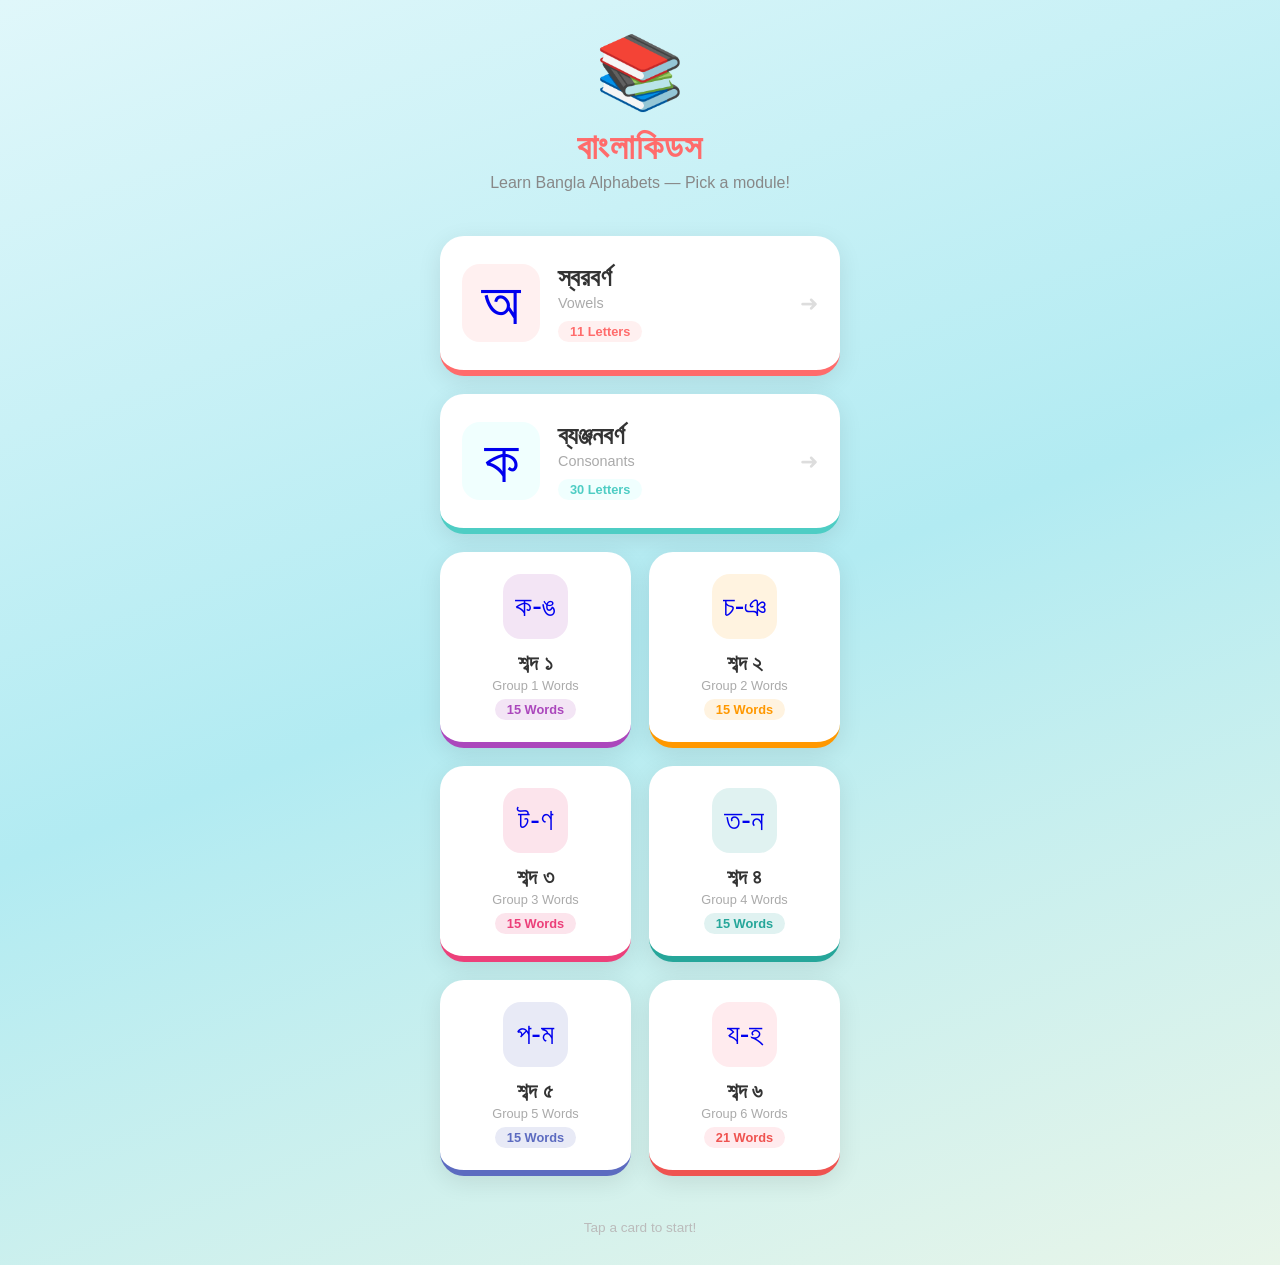
==== commit daa0debd: "Add word games for consonant groups 4, 5, and 6 - Group 4: ত, থ, দ, ধ, ন (dental ta-varga) - Group 5" ====
--- a/index.html
+++ b/index.html
@@ -74,6 +74,9 @@
         .game-card.words      { border-bottom-color: #ab47bc; }
         .game-card.words2     { border-bottom-color: #ff9800; }
         .game-card.words3     { border-bottom-color: #ec407a; }
+        .game-card.words4     { border-bottom-color: #26a69a; }
+        .game-card.words5     { border-bottom-color: #5c6bc0; }
+        .game-card.words6     { border-bottom-color: #ef5350; }
 
         .card-letter {
             font-size: 3.8rem;
@@ -90,6 +93,9 @@
         .words      .card-letter { background: #f3e5f5; }
         .words2     .card-letter { background: #fff3e0; }
         .words3     .card-letter { background: #fce4ec; }
+        .words4     .card-letter { background: #e0f2f1; }
+        .words5     .card-letter { background: #e8eaf6; }
+        .words6     .card-letter { background: #ffebee; }
 
         .card-info { flex: 1; }
 
@@ -118,6 +124,9 @@
         .words      .card-badge { background: #f3e5f5; color: #ab47bc; }
         .words2     .card-badge { background: #fff3e0; color: #ff9800; }
         .words3     .card-badge { background: #fce4ec; color: #ec407a; }
+        .words4     .card-badge { background: #e0f2f1; color: #26a69a; }
+        .words5     .card-badge { background: #e8eaf6; color: #5c6bc0; }
+        .words6     .card-badge { background: #ffebee; color: #ef5350; }
 
         .card-arrow { font-size: 1.4rem; color: #ddd; }
 
@@ -206,8 +215,33 @@
                     <div class="card-badge">15 Words</div>
                 </div>
             </a>
-            <!-- Placeholder to keep the grid aligned -->
-            <div class="game-card" style="visibility: hidden;"></div>
+            <a href="games/group4-game.html" class="game-card words4">
+                <div class="card-letter">ত-ন</div>
+                <div class="card-info">
+                    <div class="card-title">শব্দ ৪</div>
+                    <div class="card-title-en">Group 4 Words</div>
+                    <div class="card-badge">15 Words</div>
+                </div>
+            </a>
+        </div>
+
+        <div class="row-grid">
+            <a href="games/group5-game.html" class="game-card words5">
+                <div class="card-letter">প-ম</div>
+                <div class="card-info">
+                    <div class="card-title">শব্দ ৫</div>
+                    <div class="card-title-en">Group 5 Words</div>
+                    <div class="card-badge">15 Words</div>
+                </div>
+            </a>
+            <a href="games/group6-game.html" class="game-card words6">
+                <div class="card-letter">য-হ</div>
+                <div class="card-info">
+                    <div class="card-title">শব্দ ৬</div>
+                    <div class="card-title-en">Group 6 Words</div>
+                    <div class="card-badge">21 Words</div>
+                </div>
+            </a>
         </div>
     </div>
 
